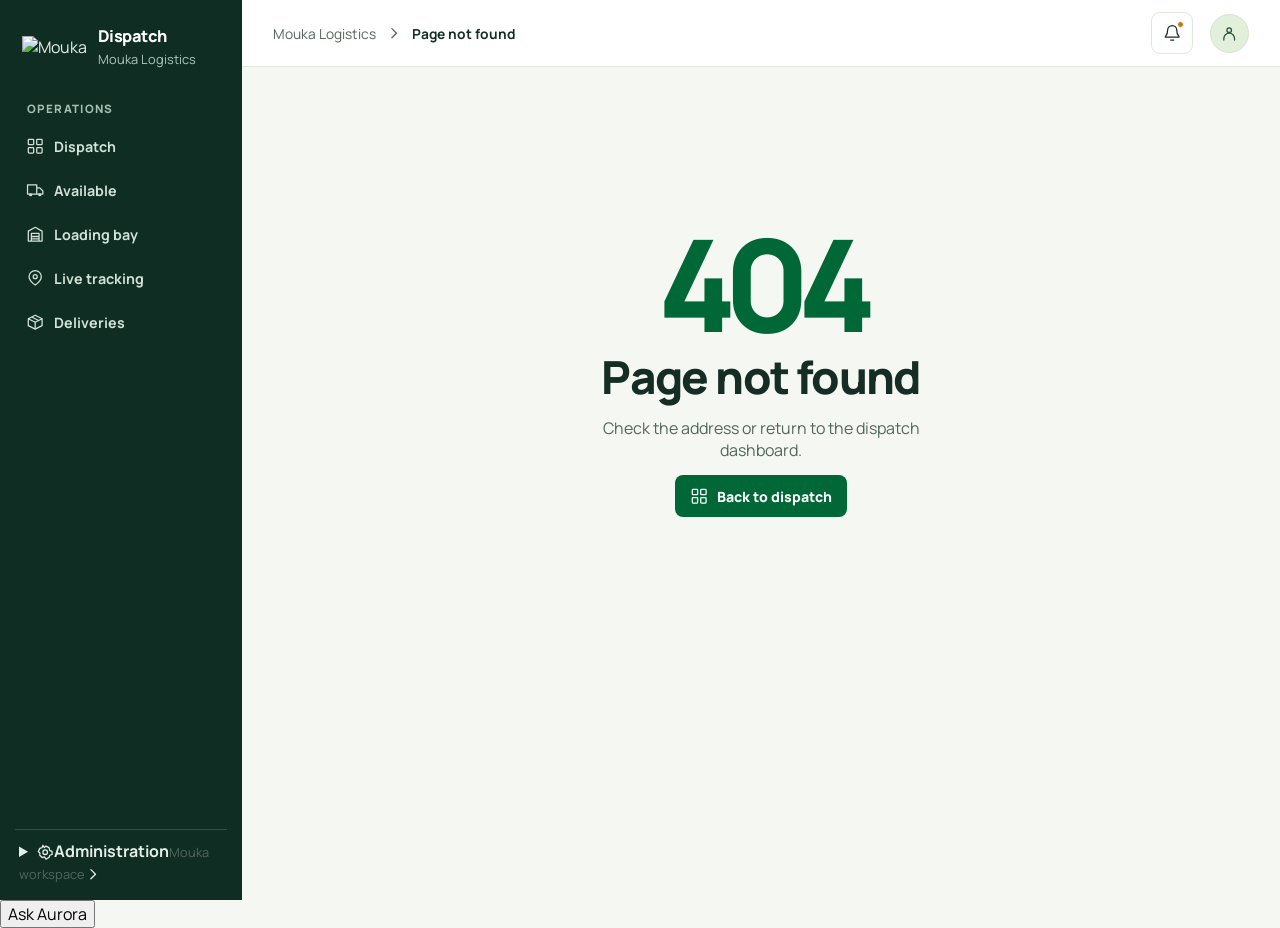
==== web/index.html @ 95d4d568 "Add Mouka Track Delivery web and Android source" ====
<!doctype html>
<html lang="en">
<head>
  <meta charset="utf-8">
  <meta name="viewport" content="width=device-width, initial-scale=1">
  <meta name="theme-color" content="#f6f9fc">
  <meta name="description" content="Mouka dispatch, loading bay and delivery operations.">
  <title>Mouka Dispatch</title>
  <link rel="icon" href="./assets/mouka.svg" type="image/svg+xml">
  <link rel="stylesheet" href="./app.css">
  <link rel="stylesheet" href="/dispatch.css">
  <link rel="stylesheet" href="/manifest.css">
  <link rel="stylesheet" href="/workspace.css">
  <link rel="stylesheet" href="/appearance.css">
  <link rel="stylesheet" href="/registry.css">
  <link rel="stylesheet" href="/guidance.css">
  <script type="module" src="./app.js"></script>
</head>
<body>
  <a href="#main" class="skip">Skip to content</a>
  <div id="app"></div>
  <div id="aurora"></div>
  <dialog id="dialog" aria-labelledby="dialog-title"></dialog>
  <div id="feedback" class="feedback" role="status" aria-live="polite"></div>
  <noscript>Enable JavaScript to open the Mouka dispatch workspace.</noscript>
</body>
</html>
---- web/app.css ----
@font-face{font-family:Manrope;src:url('./assets/manrope.woff2') format('woff2');font-weight:400 800;font-display:swap}
:root{font-family:Manrope,system-ui,sans-serif;color:#152d24;background:#f5f7f3;--ink:#152d24;--muted:#52665c;--line:#dfe7df;--green:#006837;--forest:#102d24;--lime:#c5de83;--paper:#fff;--warn:#7d4c09;--danger:#a12c37}
*{box-sizing:border-box}body{margin:0;font-size:1rem}button,input,select,textarea{font:inherit}button,a,input,select,textarea{-webkit-tap-highlight-color:transparent}a{color:inherit;text-decoration:none}button{cursor:pointer}button:disabled{cursor:not-allowed;opacity:.55}button:focus-visible,a:focus-visible,input:focus-visible,select:focus-visible,textarea:focus-visible{outline:3px solid #268252;outline-offset:3px}h1,h2,h3,p{margin:0}h1,h2,h3{letter-spacing:-.035em}h1{font-size:clamp(2rem,4vw,2.85rem);line-height:1.14;font-weight:800}h2{font-size:1.18rem;font-weight:800}h3{font-size:1rem}.muted,small{color:var(--muted)}small{font-size:.8rem}.icon{width:1.15rem;height:1.15rem;flex:none;vertical-align:middle}.skip{position:fixed;top:-100px;left:16px;padding:12px;background:white;z-index:90}.skip:focus{top:12px}
.shell{display:grid;grid-template-columns:230px minmax(0,1fr);min-height:100dvh}.sidebar{height:100dvh;position:sticky;top:0;background:var(--forest);color:#e4efe8;display:flex;flex-direction:column;padding:24px 15px 16px;z-index:12}.brand{display:flex;align-items:center;gap:11px;padding:1px 7px 24px}.brand img{width:59px;height:46px;object-fit:contain}.brand strong{font-size:1.02rem;font-weight:800;display:block;color:#fff;letter-spacing:-.035em}.brand small{color:#b0c6ba}.nav-group{margin-bottom:18px}.nav-label{padding:8px 12px 7px;color:#a7bdb0;font-size:.72rem;letter-spacing:.12em;font-weight:800;text-transform:uppercase}.nav-link{display:flex;align-items:center;gap:10px;min-height:42px;padding:8px 11px;margin:2px 0;border-radius:8px;font-size:.89rem;font-weight:700;color:#d2e2d8}.nav-link:hover{background:#234337}.nav-link.active{background:var(--lime);color:#183527}.side-scroll{overflow:auto}.side-footer{margin-top:auto;border-top:1px solid #355146;padding:10px 4px 0}.workspace-label{padding:10px 8px;color:#bbcec2;font-size:.8rem;display:flex;gap:9px;align-items:center}.workspace-label .dot{background:var(--lime)}.mobile-only{display:none}
.top{height:67px;background:#fff;border-bottom:1px solid var(--line);display:flex;justify-content:space-between;align-items:center;padding:0 31px;gap:12px}.top-left,.top-actions{display:flex;align-items:center;gap:13px}.crumb{display:flex;align-items:center;gap:9px;font-size:.86rem;color:var(--muted)}.crumb strong{color:var(--ink)}.demo-label{background:#edf3e6;color:#3c543a;border-radius:5px;padding:5px 8px;font-weight:800;font-size:.73rem;white-space:nowrap}.avatar{height:39px;width:39px;background:#e2efdb;color:#275339;border-radius:50%;display:grid;place-items:center;font-size:.82rem;font-weight:800;border:1px solid #d5e4d0}.profile{display:flex;align-items:center;gap:9px;color:var(--ink);border:0;background:transparent;text-align:left;padding:0 0 0 4px}.profile strong,.profile small{display:block}.profile strong{font-size:.83rem}.icon-btn{position:relative;display:inline-grid;place-items:center;min-height:42px;min-width:42px;background:#fff;color:var(--ink);border:1px solid var(--line);border-radius:9px;padding:0}.icon-btn:hover,.btn.secondary:hover{background:#eef4ec}.unread{position:absolute;top:8px;right:8px;width:7px;height:7px;border-radius:50%;background:#c07919;border:1px solid white}
main{max-width:1660px;margin:auto;padding:27px 31px 46px;outline:none}.page{animation:page-in .23s ease-out both}@keyframes page-in{from{opacity:0;transform:translateY(6px)}to{opacity:1;transform:none}}.page-head{display:flex;justify-content:space-between;align-items:flex-end;gap:16px;margin-bottom:22px}.page-head p{color:var(--muted);margin-top:7px}.date-line{font-size:.78rem;color:#427154;font-weight:800;letter-spacing:.055em;text-transform:uppercase;margin-bottom:7px}.actions{display:flex;gap:9px;align-items:center;flex-wrap:wrap}.btn{display:inline-flex;min-height:42px;align-items:center;justify-content:center;gap:8px;padding:8px 14px;border-radius:8px;border:1px solid transparent;white-space:nowrap;font-size:.88rem;font-weight:800;background:var(--green);color:#fff}.btn:hover{background:#00542d}.btn.secondary{background:#fff;color:var(--ink);border-color:#dce5dc}.btn.light{background:#edf4e8;color:#225035}.btn.light:hover{background:#dcebd5}.btn.danger{background:#fff1f0;color:var(--danger);border-color:#f0d2d1}.btn.danger:hover{background:#fbe2e0}.text-btn{color:#006137;border:0;background:none;font-weight:800;padding:10px 3px;min-height:42px;font-size:.86rem}.text-btn:hover{text-decoration:underline}
.metrics{display:grid;grid-template-columns:repeat(4,minmax(0,1fr));gap:13px;margin-bottom:17px}.metric{background:#fff;border:1px solid var(--line);border-radius:12px;padding:14px 15px;display:block;transition:border-color .18s,transform .18s}.metric:hover{border-color:#6da684;transform:translateY(-2px)}.metric-top{display:flex;align-items:center;gap:9px;font-weight:800;font-size:.86rem}.tile-icon{width:34px;height:34px;border-radius:8px;display:inline-grid;place-items:center;background:#e7f2e5;color:#17603b;flex:none}.tile-icon.amber{background:#fcf1db;color:#805017}.tile-icon.blue{background:#e8f0f9;color:#355a84}.tile-icon.gray{background:#ebeeec;color:#4d6558}.metric-number{display:block;font-size:2.05rem;letter-spacing:-.07em;line-height:1.25;font-weight:800;margin:6px 0 1px}.metric small{display:block}
.card{min-width:0;background:#fff;border:1px solid var(--line);border-radius:13px;overflow:hidden}.card-head{display:flex;justify-content:space-between;align-items:center;gap:12px;padding:14px 17px;border-bottom:1px solid var(--line);min-height:65px}.card-head p{margin-top:3px;font-size:.83rem;color:var(--muted)}.card-body{padding:17px}.overview-grid{display:grid;grid-template-columns:minmax(0,2.03fr) minmax(260px,1fr);gap:16px;margin-bottom:17px}.map{position:relative;height:300px;overflow:hidden;background:#edf0e9;isolation:isolate}.map.large{height:460px}.map-layer{position:absolute;inset:0;transform-origin:50% 50%;transition:transform .35s ease}.map-art{width:100%;height:100%;position:absolute;inset:0;object-fit:fill;pointer-events:none}.map-art path.route{fill:none;stroke:#198952;stroke-width:4;stroke-linejoin:round;stroke-linecap:round;vector-effect:non-scaling-stroke}.map-marker{position:absolute;transform:translate(-50%,-50%);min-height:36px;min-width:36px;border:2px solid #fff;box-shadow:0 2px 9px #12392844;background:#006837;color:white;border-radius:9px;display:grid;place-items:center;padding:4px;z-index:2}.map-marker:hover,.map-marker[aria-pressed=true]{box-shadow:0 0 0 4px #bddf96,0 3px 12px #12392855;z-index:3}.map-marker.stale{background:#8c5814}.map-marker.depot{background:#203c44}.map-legend{position:absolute;left:12px;top:12px;background:white;border:1px solid #dce4dd;border-radius:8px;padding:7px 9px;display:flex;gap:10px;font-size:.75rem;font-weight:800;box-shadow:0 2px 7px #14271b0c}.map-legend span{display:flex;gap:5px;align-items:center}.map-controls{position:absolute;right:12px;bottom:23px;display:grid;gap:4px}.map-controls .icon-btn{min-width:36px;min-height:35px}.attribution{position:absolute;bottom:2px;right:7px;color:#334e44;background:#ffffffe5;padding:1px 4px;font-size:.65rem}.attribution a{text-decoration:underline}.map-caption{padding:9px 16px;border-top:1px solid var(--line);font-size:.8rem;display:flex;gap:9px;align-items:center}.dot{height:8px;width:8px;background:#278957;border-radius:50%;display:inline-block;flex:none}.dot.warn{background:#b86e21}
.activity{list-style:none;margin:0;padding:0 15px}.activity li{display:flex;align-items:flex-start;gap:9px;padding:12px 0;border-bottom:1px solid #ecf0ec}.activity li:last-child{border-bottom:0}.activity .tile-icon{width:31px;height:31px}.event-copy{flex:1;min-width:0}.event-copy strong{display:block;font-size:.86rem;line-height:1.3}.event-copy small{display:block;margin-top:3px}.event-time{font-size:.72rem;white-space:nowrap;color:var(--muted);padding-top:2px}.section-bottom{margin-top:16px}
.table-wrap{overflow:auto}.data-table{border-collapse:collapse;width:100%;font-size:.87rem;text-align:left}.data-table th{color:#52665c;font-size:.77rem;font-weight:800;background:#f5f8f4;white-space:nowrap}.data-table td,.data-table th{padding:11px 15px;border-bottom:1px solid #e8eee8;vertical-align:middle}.data-table tr:last-child td{border-bottom:0}.data-table tbody tr:hover{background:#fafcf9}.data-table td small{display:block;margin-top:3px}.data-table td:last-child{text-align:right}.rowbutton{color:var(--green);font-weight:800;padding:5px 0;background:none;border:none;text-align:left;min-height:36px}.rowbutton:hover{text-decoration:underline}.pill{display:inline-flex;align-items:center;gap:6px;white-space:nowrap;padding:4px 8px;border-radius:5px;background:#edf1ee;color:#405b4c;font-size:.78rem;font-weight:800}.pill.green{background:#e4f3e8;color:#176140}.pill.amber{background:#fbefda;color:#794607}.pill.red{background:#fae8e8;color:#922e39}.pill.blue{background:#e8eff8;color:#355b87}
.filters{display:flex;align-items:center;gap:10px;flex-wrap:wrap;padding:13px 16px;border-bottom:1px solid var(--line)}.filters input{max-width:19rem;flex:1}.filters select{width:auto}.field{display:grid;gap:6px;font-weight:800;font-size:.88rem}.field small{font-weight:500}input,select,textarea{border:1px solid #cbd7cc;border-radius:8px;min-height:43px;padding:9px 11px;background:white;color:var(--ink);min-width:0;width:100%}select{appearance:none;padding-right:32px;background:white url("data:image/svg+xml,%3Csvg xmlns='http://www.w3.org/2000/svg' viewBox='0 0 24 24' fill='none' stroke='%2352665c' stroke-width='2'%3E%3Cpath d='m7 10 5 5 5-5'/%3E%3C/svg%3E") right 9px center/17px no-repeat}textarea{resize:vertical;min-height:85px}input[aria-invalid=true],textarea[aria-invalid=true]{border-color:var(--danger)}.form{display:grid;gap:14px}.form-grid{display:grid;grid-template-columns:1fr 1fr;gap:13px}.field-error{font-size:.8rem;color:var(--danger);font-weight:700}.field-error:empty{display:none}.notice{display:flex;align-items:flex-start;gap:9px;padding:11px 13px;border-radius:8px;background:#e9f4e9;color:#245e3a;font-size:.88rem;border:1px solid #dcebdd}.notice.warn{background:#fff5e3;color:var(--warn);border-color:#f0dfbe}.notice.error{background:#fcebea;color:var(--danger);border-color:#f1d3d3}.notice.info{background:#edf2f8;color:#3d5b79;border-color:#dfe7f1}.notice[hidden]{display:none}.notice-region{margin-bottom:14px}.empty{text-align:center;padding:32px 18px;color:var(--muted);display:grid;justify-items:center;gap:10px}.empty h2{color:var(--ink)}.empty .tile-icon{width:48px;height:48px}
.stack{display:grid;gap:13px}.split{display:grid;grid-template-columns:minmax(0,1.8fr) minmax(260px,1fr);gap:16px}.fleet-list{list-style:none;margin:0;padding:0}.fleet-list li{border-bottom:1px solid var(--line)}.fleet-list li:last-child{border:0}.fleet-button{border:0;background:white;color:var(--ink);padding:13px 15px;display:flex;align-items:center;gap:10px;width:100%;text-align:left;min-height:56px}.fleet-button:hover,.fleet-button[aria-pressed=true]{background:#eef6eb}.fleet-button strong,.fleet-button small{display:block}.fleet-button .grow{flex:1}.timeline{list-style:none;padding:0;margin:0;display:grid;gap:11px}.timeline li{padding:0 0 10px 12px;border-bottom:1px solid var(--line);border-left:2px solid #9ac5a3}.timeline li:last-child{border-bottom:0}.kv{display:grid;grid-template-columns:1fr 1fr;gap:12px;margin:0}.kv div{padding:9px 0;border-bottom:1px solid var(--line)}.kv dt{color:var(--muted);font-size:.8rem}.kv dd{margin:4px 0 0;font-size:.91rem;font-weight:800}.detail-actions{margin-top:15px}.list-stops{margin:0;padding-left:23px}.list-stops li{padding:5px}.center-page{min-height:62vh;display:grid;place-items:center;text-align:center}.center-card{width:min(100%,450px);display:grid;gap:14px;justify-items:center;padding:28px}.center-card .form{width:100%;text-align:left}.center-card img{height:55px}.error-code{font-size:clamp(4rem,14vw,8rem);line-height:.85;color:var(--green);letter-spacing:-.1em;font-weight:800}
dialog{padding:0;border:1px solid #d7e2d7;border-radius:14px;width:min(520px,calc(100% - 28px));color:var(--ink);max-height:calc(100dvh - 34px);box-shadow:0 24px 80px #0f2e2840}dialog[open]{animation:page-in .17s ease-out}dialog::backdrop{background:#102d2470}.dialog-body{padding:18px}.feedback{position:fixed;z-index:30;right:20px;bottom:20px;display:grid;gap:8px;max-width:min(390px,calc(100vw - 40px));pointer-events:none}.feedback .notice{pointer-events:auto;background:#f6fcf5;box-shadow:0 10px 35px #122e2829;animation:page-in .2s ease-out}.feedback .notice.error{background:#fcebea}.feedback .notice.warn{background:#fff5e3}.overlay{display:none}
@media(max-width:1100px){.shell{grid-template-columns:199px minmax(0,1fr)}main,.top{padding-left:20px;padding-right:20px}.overview-grid{grid-template-columns:minmax(0,1.55fr) minmax(245px,1fr)}.profile-copy{display:none}}
@media(max-width:890px){.shell{display:block}.sidebar{position:fixed;inset:0 auto 0 0;width:min(295px,88vw);height:100dvh;visibility:hidden;transform:translateX(-105%);transition:transform .24s ease,visibility .24s}.sidebar.open{visibility:visible;transform:none}.overlay.open{display:block;position:fixed;inset:0;z-index:11;background:#102d2470;border:0;width:100%}.mobile-only{display:inline-grid}.side-close{margin-left:auto;border-color:#597166;background:transparent;color:white}.brand{padding-bottom:16px}.top{position:sticky;top:0;z-index:10}.top .icon-btn{min-height:42px}}
@media(max-width:690px){main{padding:20px 13px 34px}.top{padding:0 13px;height:60px}.top-left,.top-actions{gap:7px}.crumb span,.crumb .icon{display:none}.page-head{align-items:flex-start;flex-direction:column;margin-bottom:17px}.metrics{grid-template-columns:repeat(2,minmax(0,1fr));gap:9px}.metric{padding:11px}.metric-top{font-size:.8rem}.metric-number{font-size:1.9rem}.overview-grid,.split{grid-template-columns:minmax(0,1fr);gap:12px}.map{height:253px}.map.large{height:350px}.data-table td,.data-table th{padding:9px 11px}.card-head{padding:11px 12px}.form-grid{grid-template-columns:minmax(0,1fr)}.demo-label{display:none}.map-caption{padding:10px}.actions{gap:7px}}
@media(prefers-reduced-motion:reduce){*,*::before,*::after{animation-duration:.001ms!important;transition-duration:.001ms!important;scroll-behavior:auto!important}}
h1[tabindex="-1"]:focus{outline:none}
@media(min-width:891px){.icon-btn.mobile-only{display:none}}
#connection:not([hidden]){margin-bottom:15px}
img.map-art{filter:saturate(.74) contrast(.91) brightness(1.045)}
@media(min-width:1101px){.shell{grid-template-columns:242px minmax(0,1fr)}.brand strong,.brand small{white-space:nowrap}}
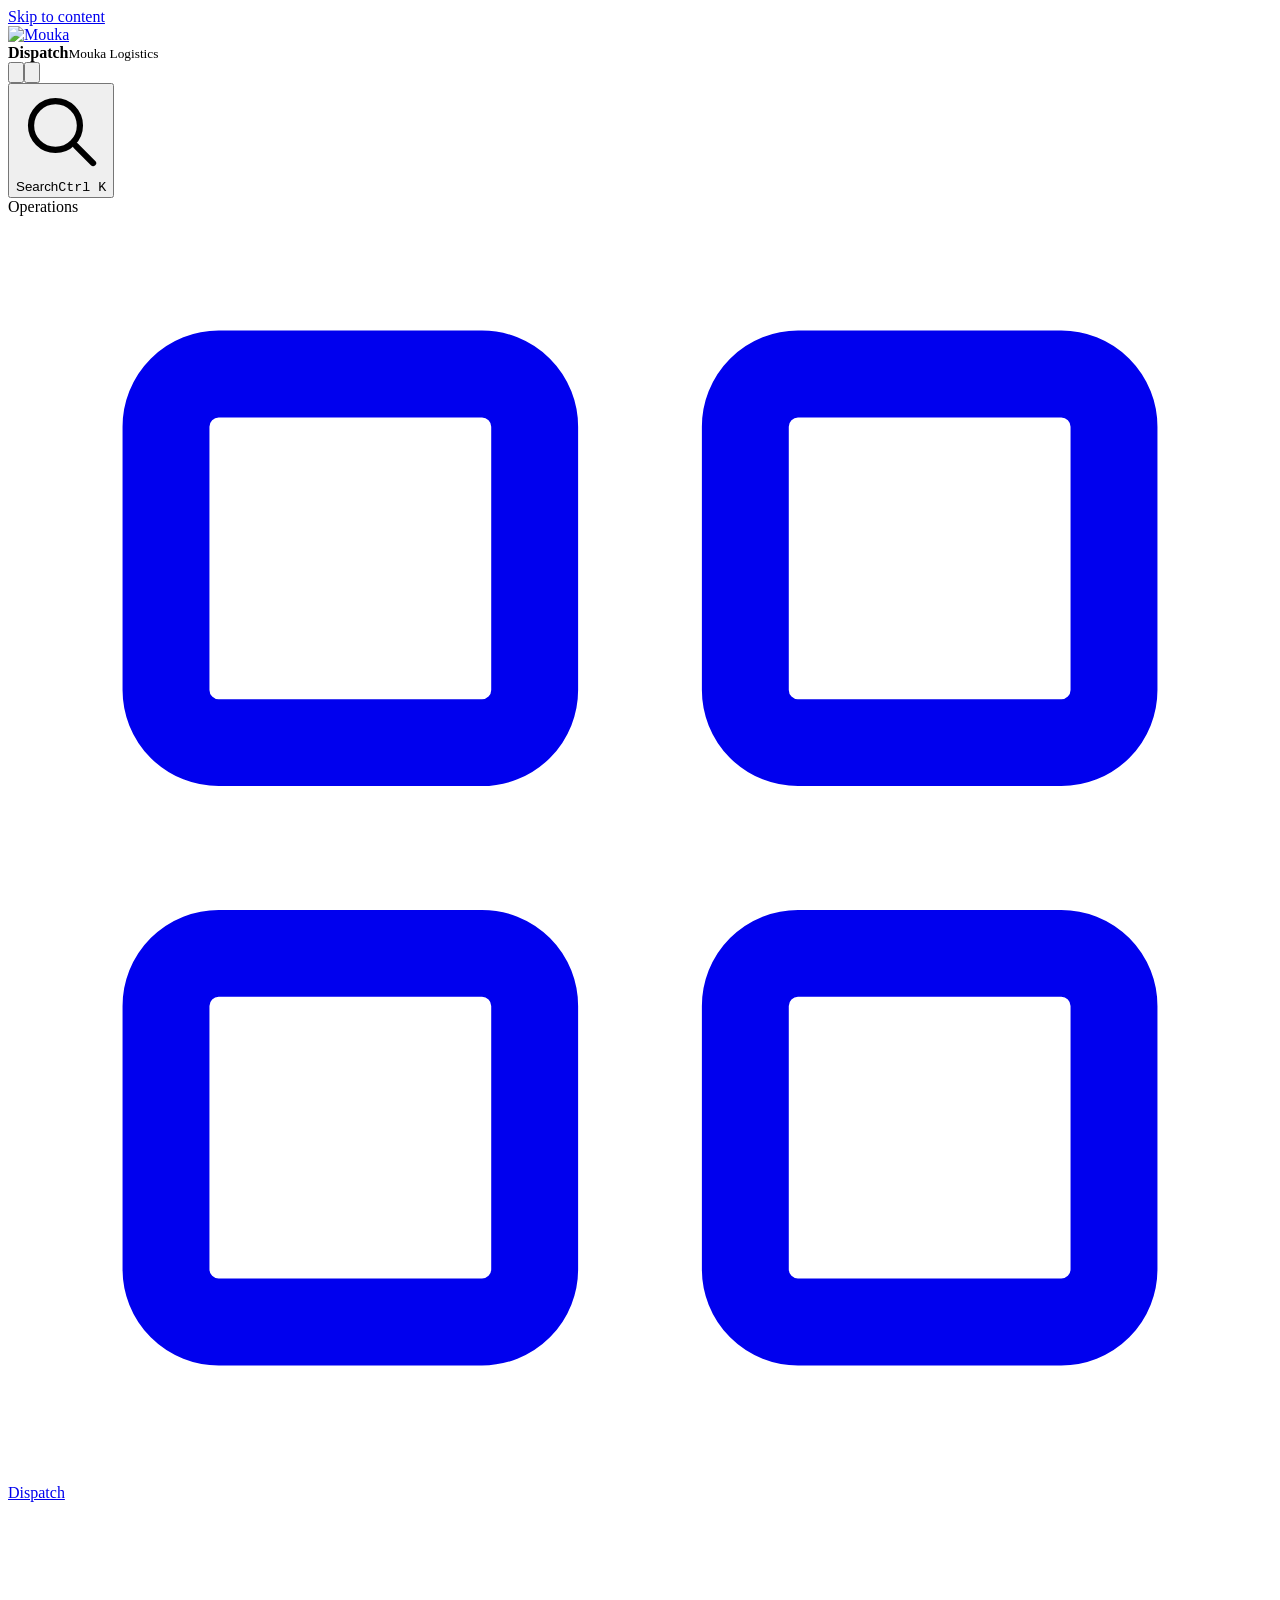
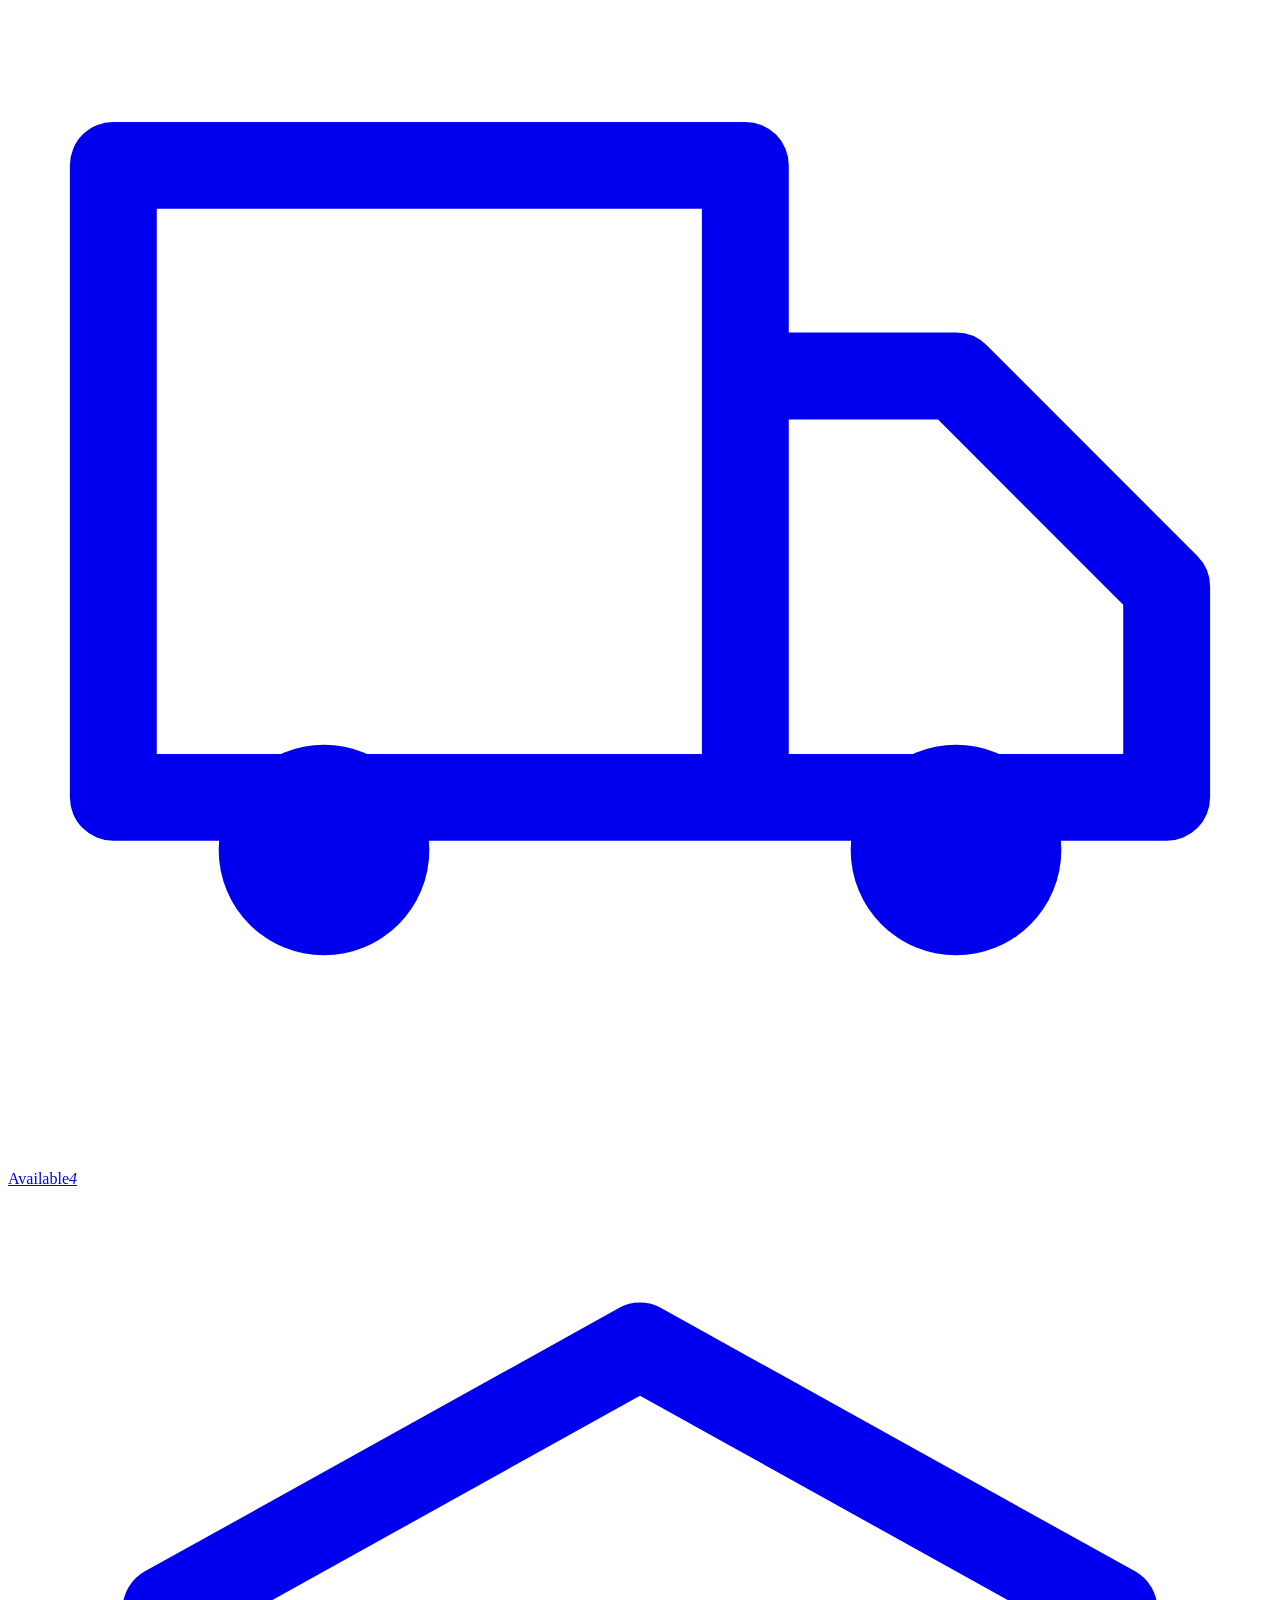
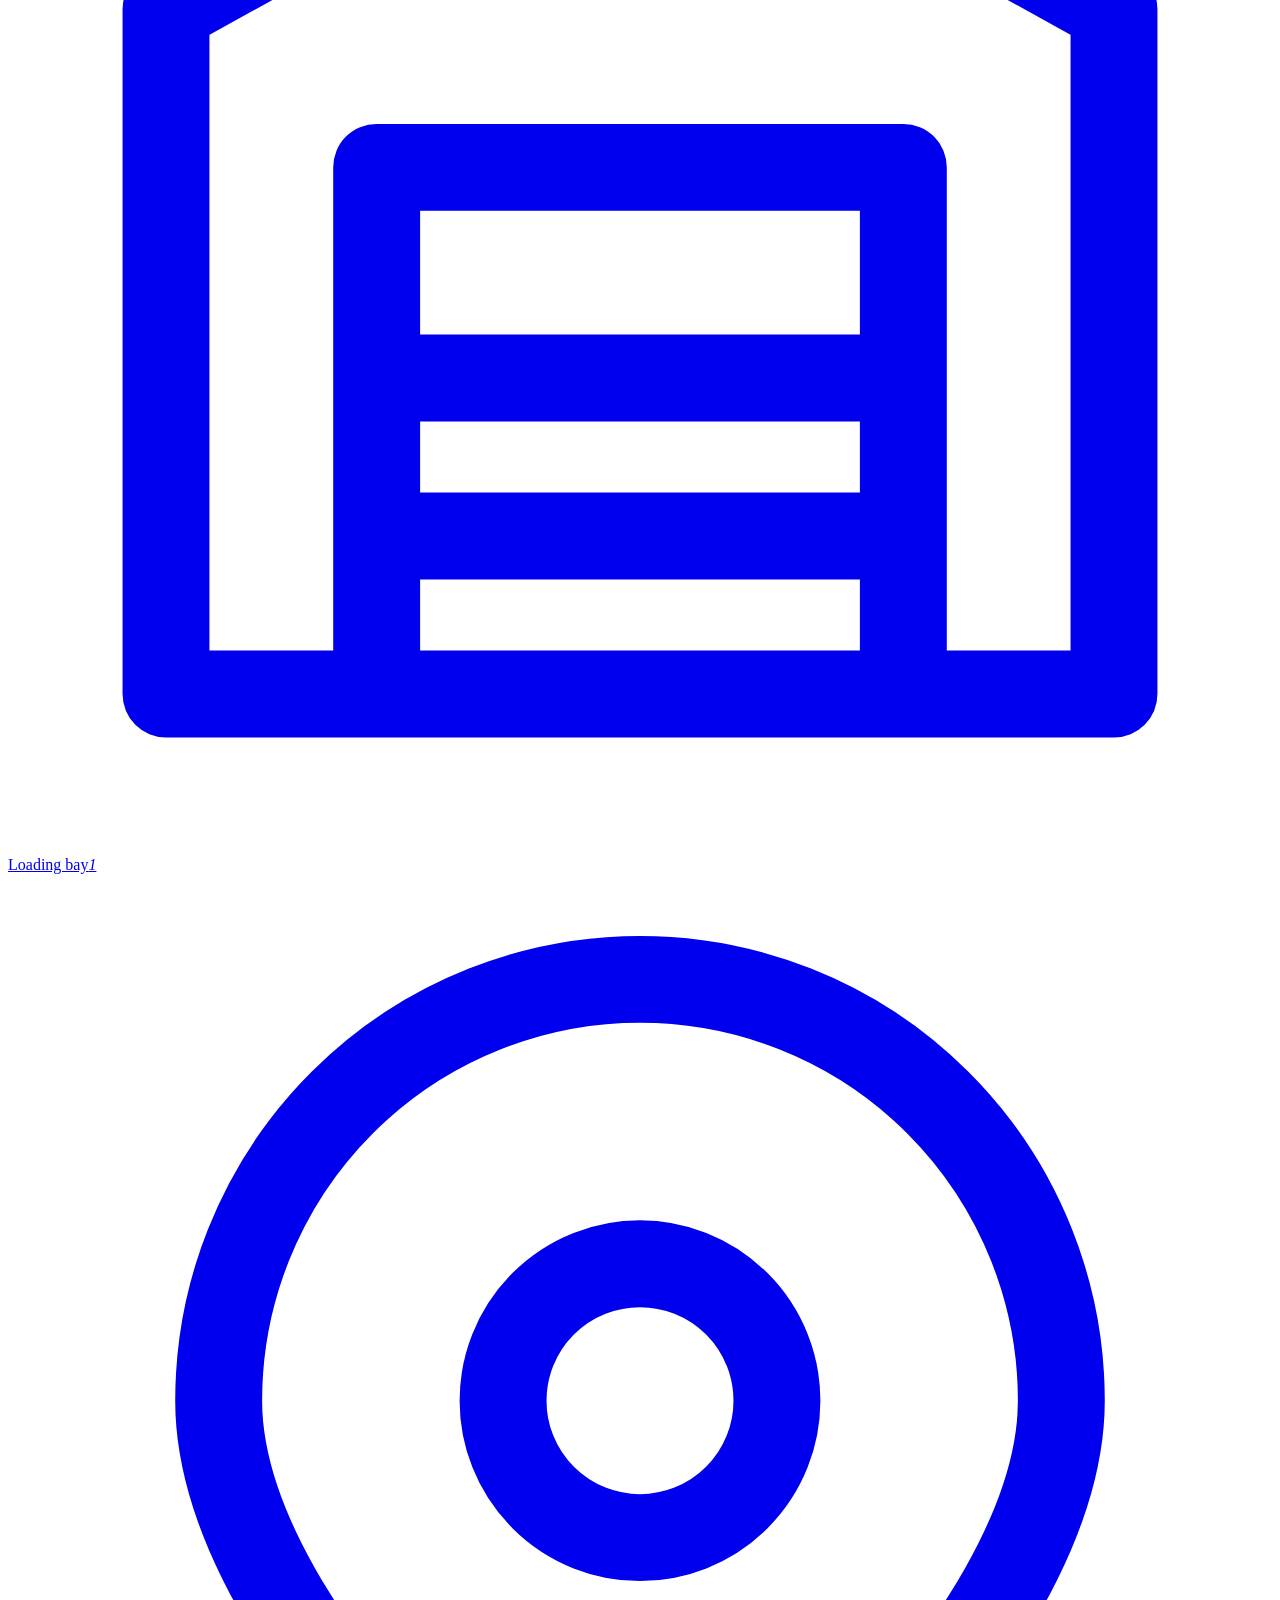
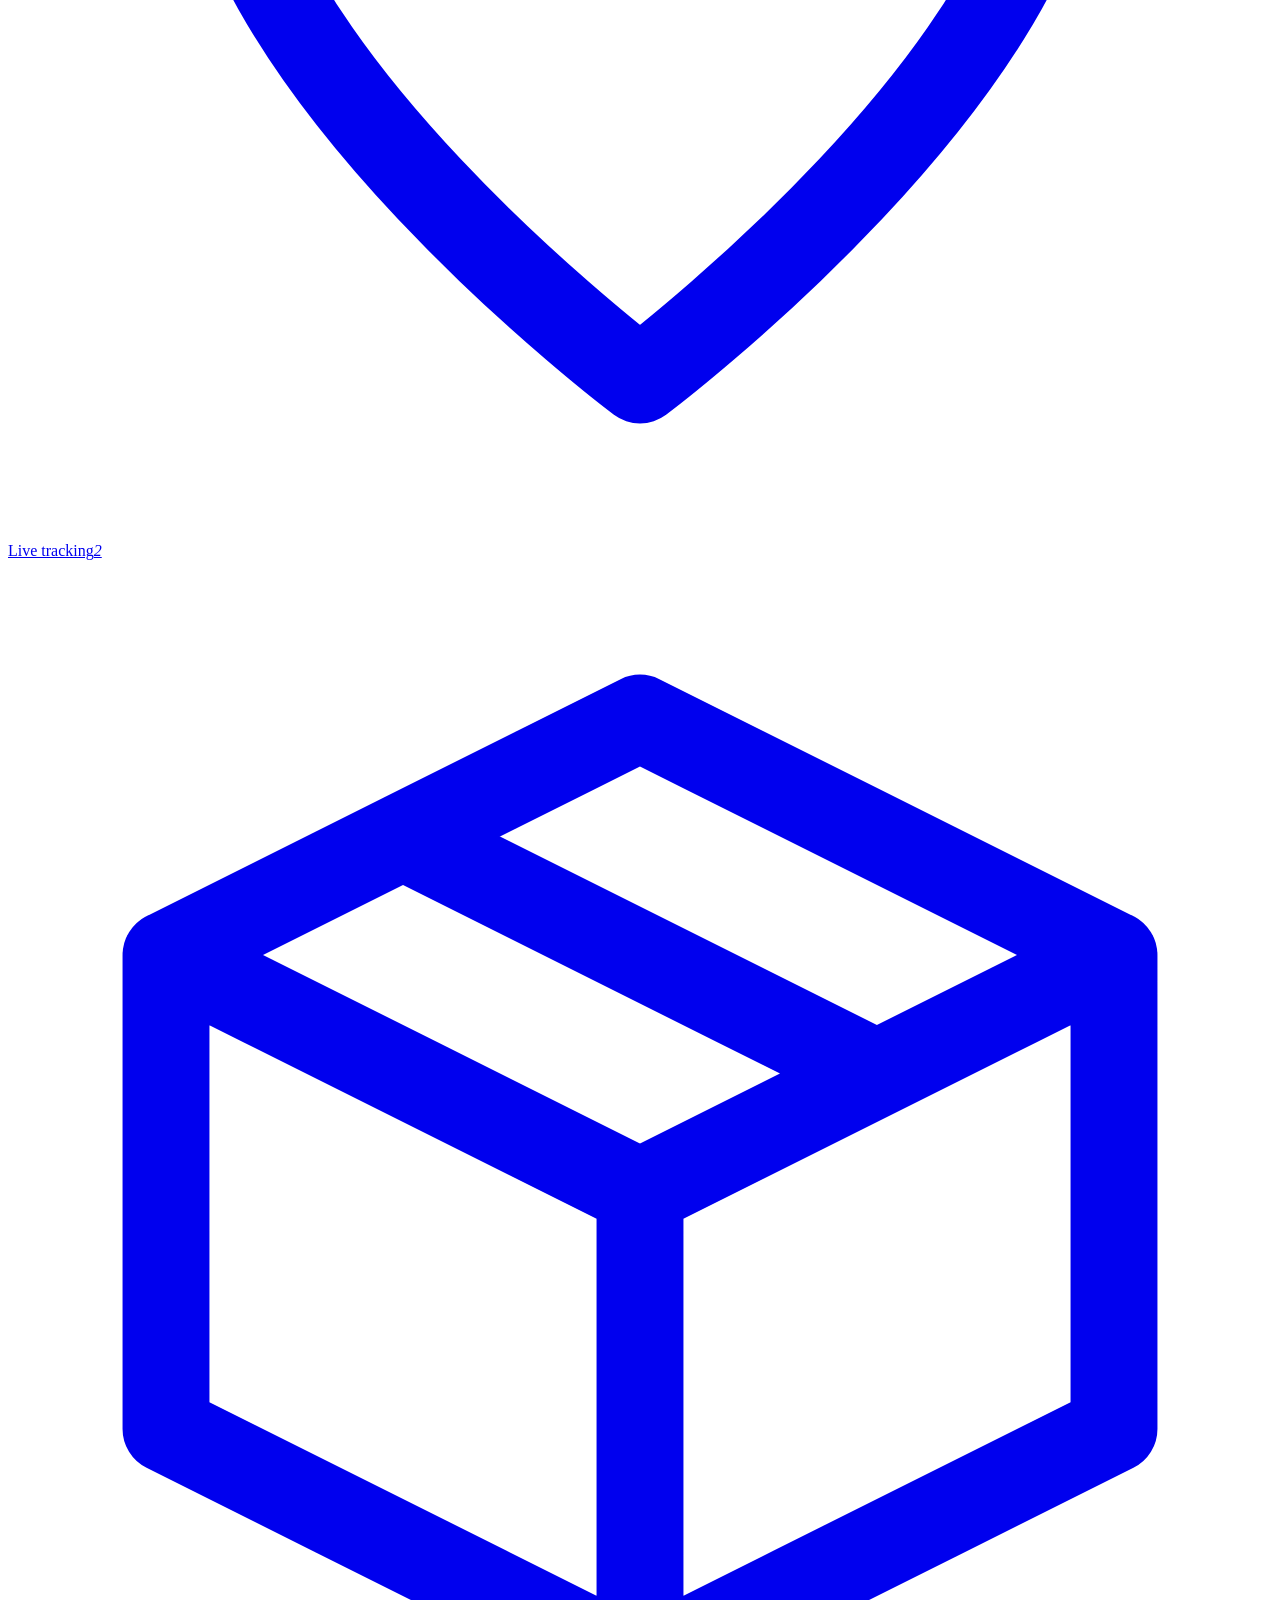
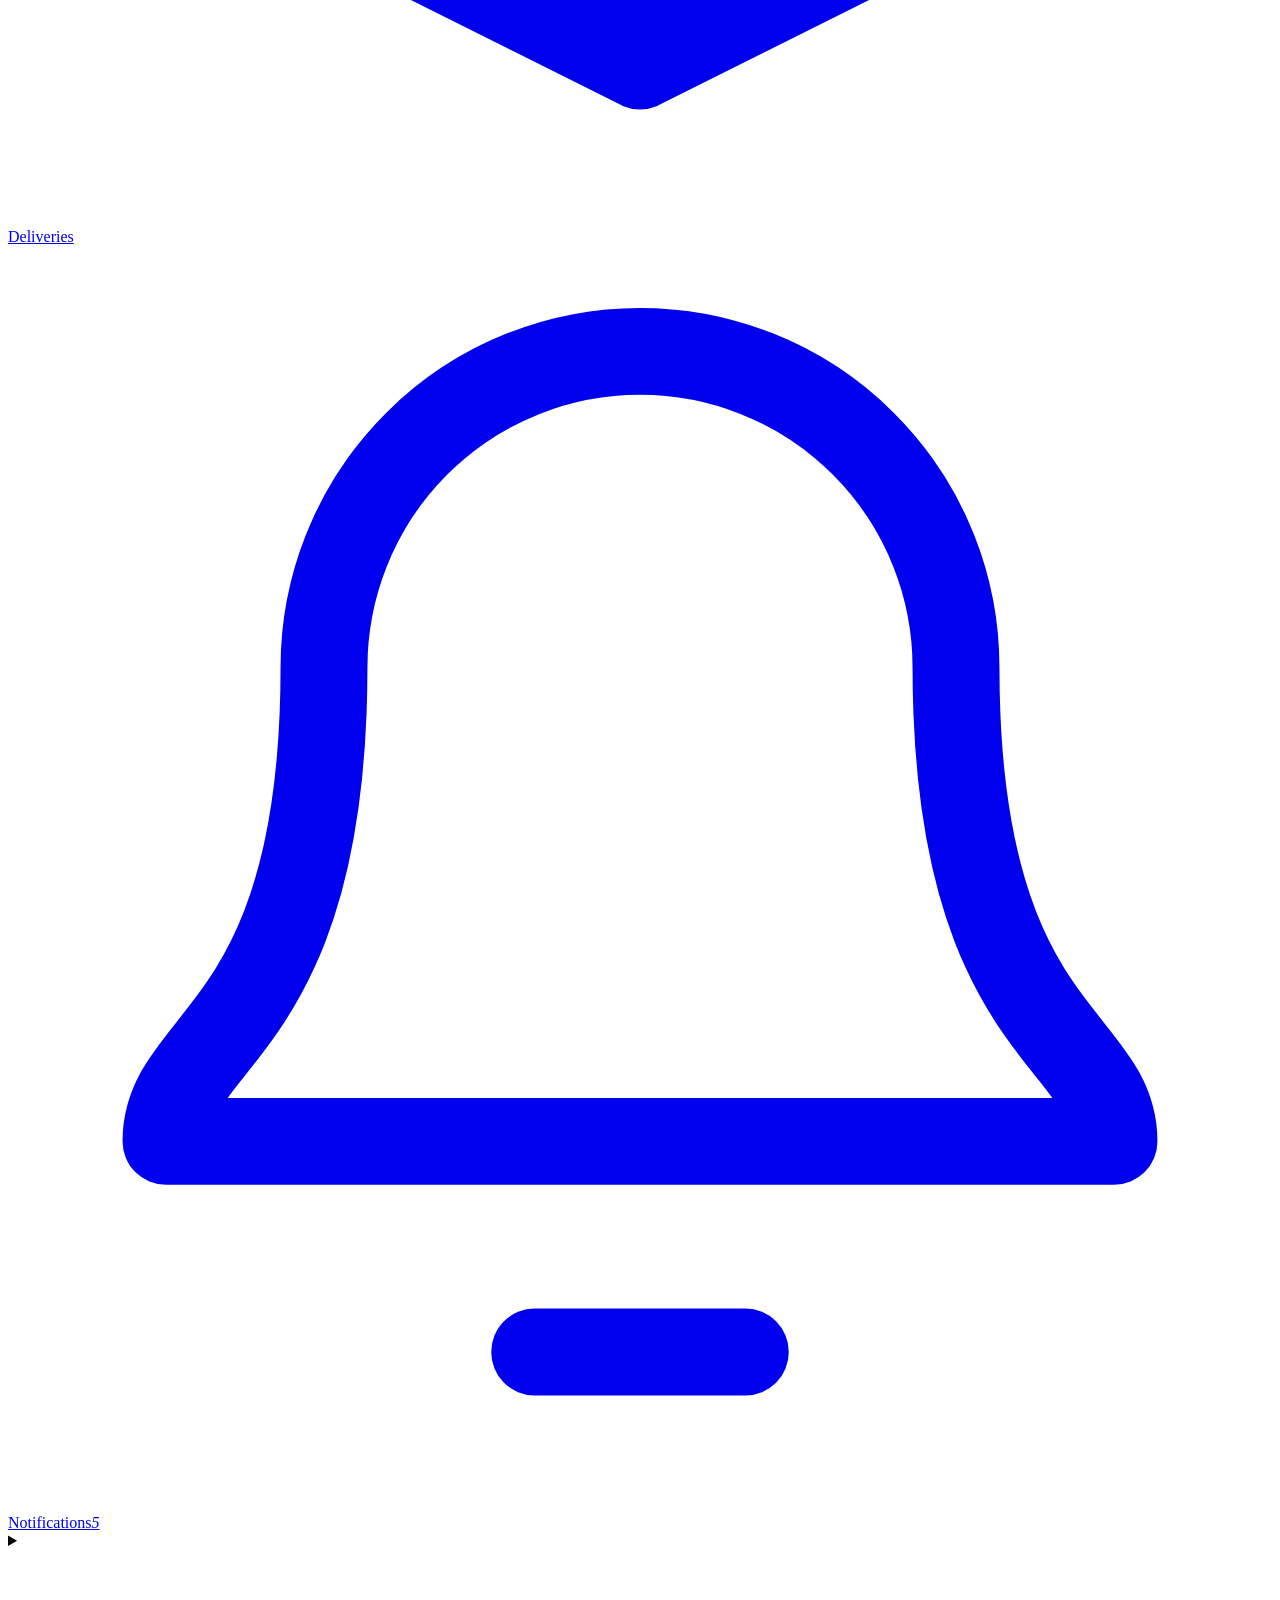
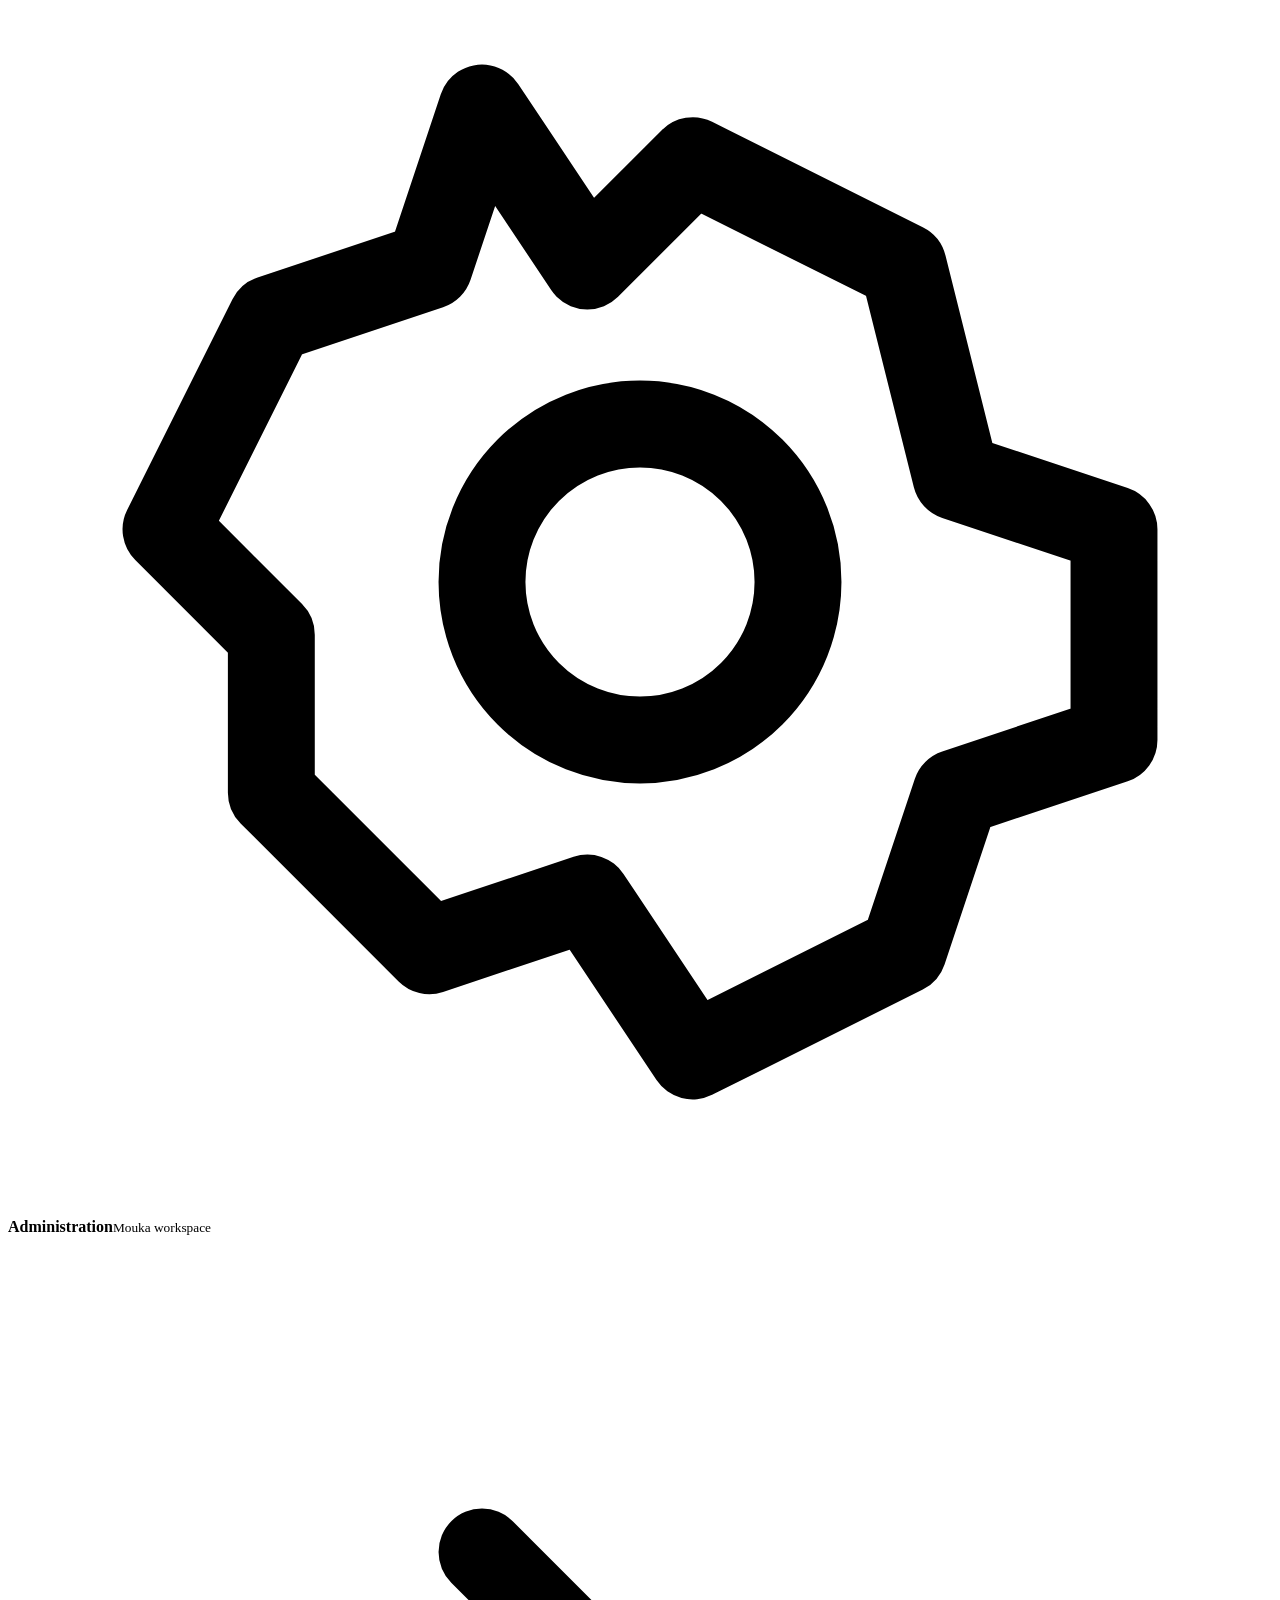
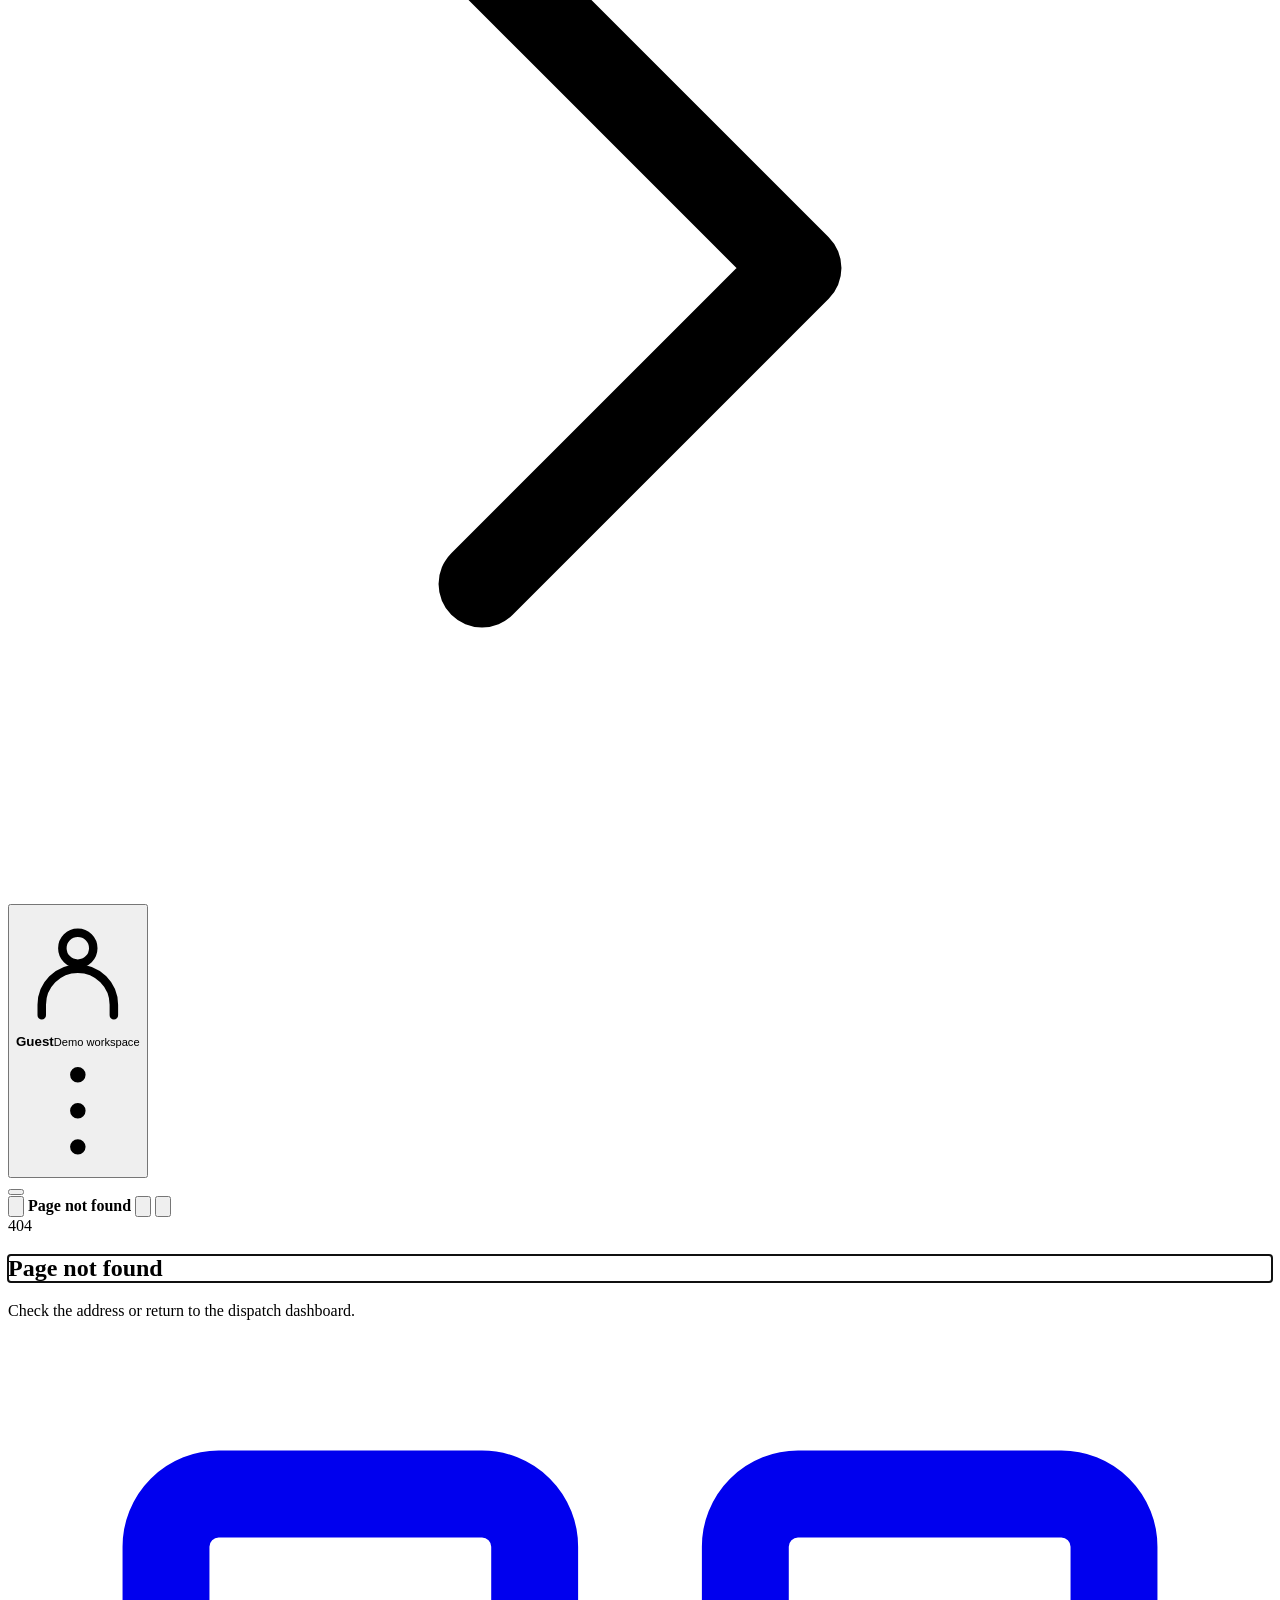
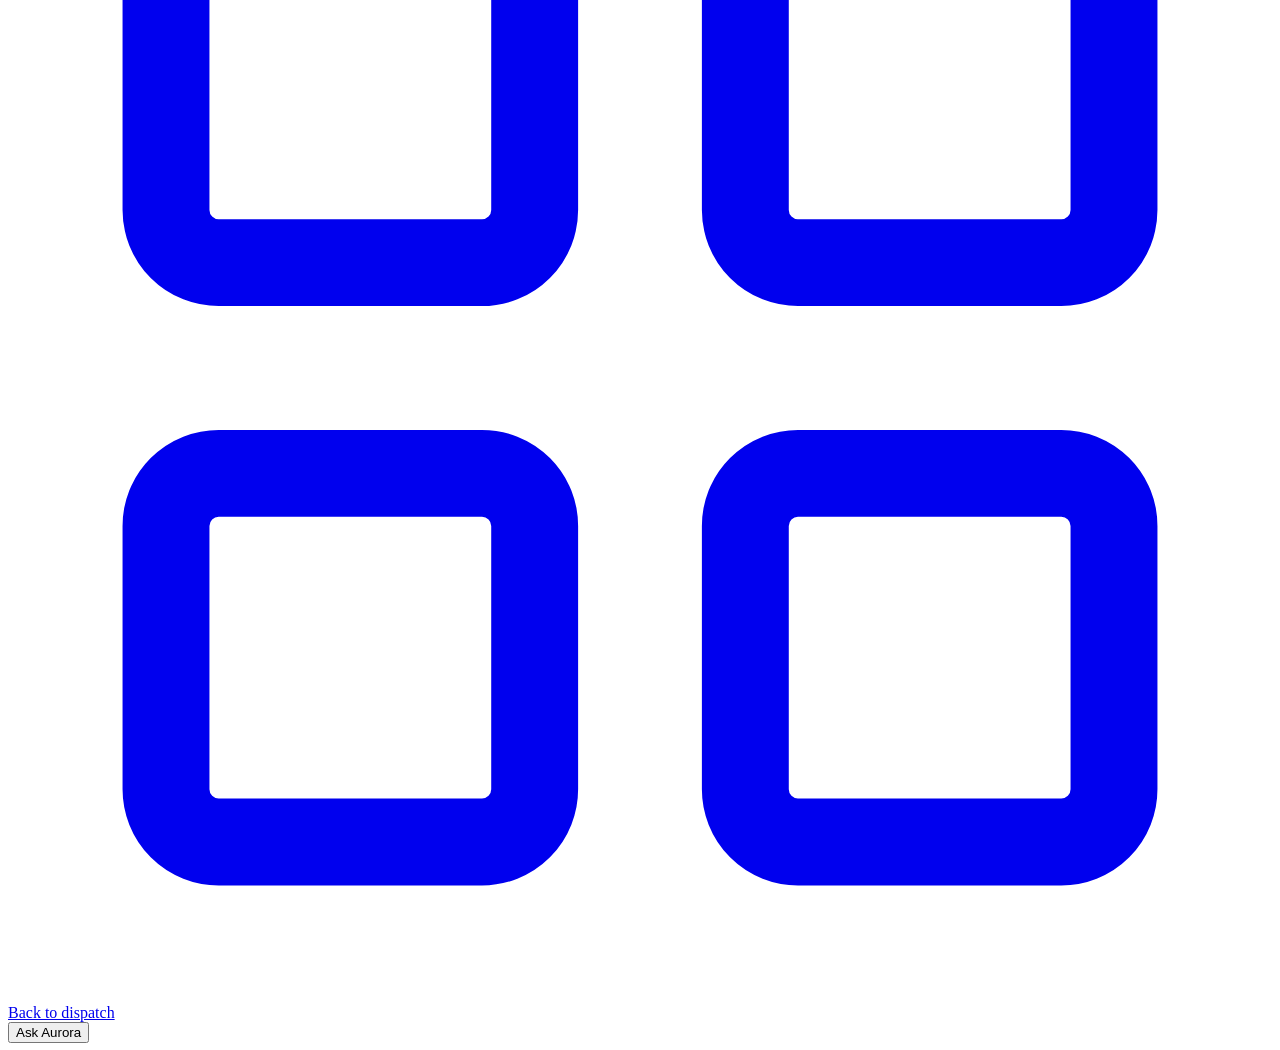
==== commit 88239be8: "Redesign Mouka dispatch and driver UI Frontend only. New layouts for Dispatch Overview (with a 3D tr" ====
--- a/web/index.html
+++ b/web/index.html
@@ -7,13 +7,12 @@
   <meta name="description" content="Mouka dispatch, loading bay and delivery operations.">
   <title>Mouka Dispatch</title>
   <link rel="icon" href="./assets/mouka.svg" type="image/svg+xml">
-  <link rel="stylesheet" href="./app.css">
-  <link rel="stylesheet" href="/dispatch.css">
-  <link rel="stylesheet" href="/manifest.css">
-  <link rel="stylesheet" href="/workspace.css">
-  <link rel="stylesheet" href="/appearance.css">
-  <link rel="stylesheet" href="/registry.css">
-  <link rel="stylesheet" href="/guidance.css">
+  <link rel="stylesheet" href="/ds.css">
+  <link rel="stylesheet" href="/tracking.css">
+  <link rel="stylesheet" href="/overview.css">
+  <link rel="stylesheet" href="/available.css">
+  <link rel="stylesheet" href="/deliveries.css">
+  <link rel="stylesheet" href="/ops.css">
   <script type="module" src="./app.js"></script>
 </head>
 <body>
